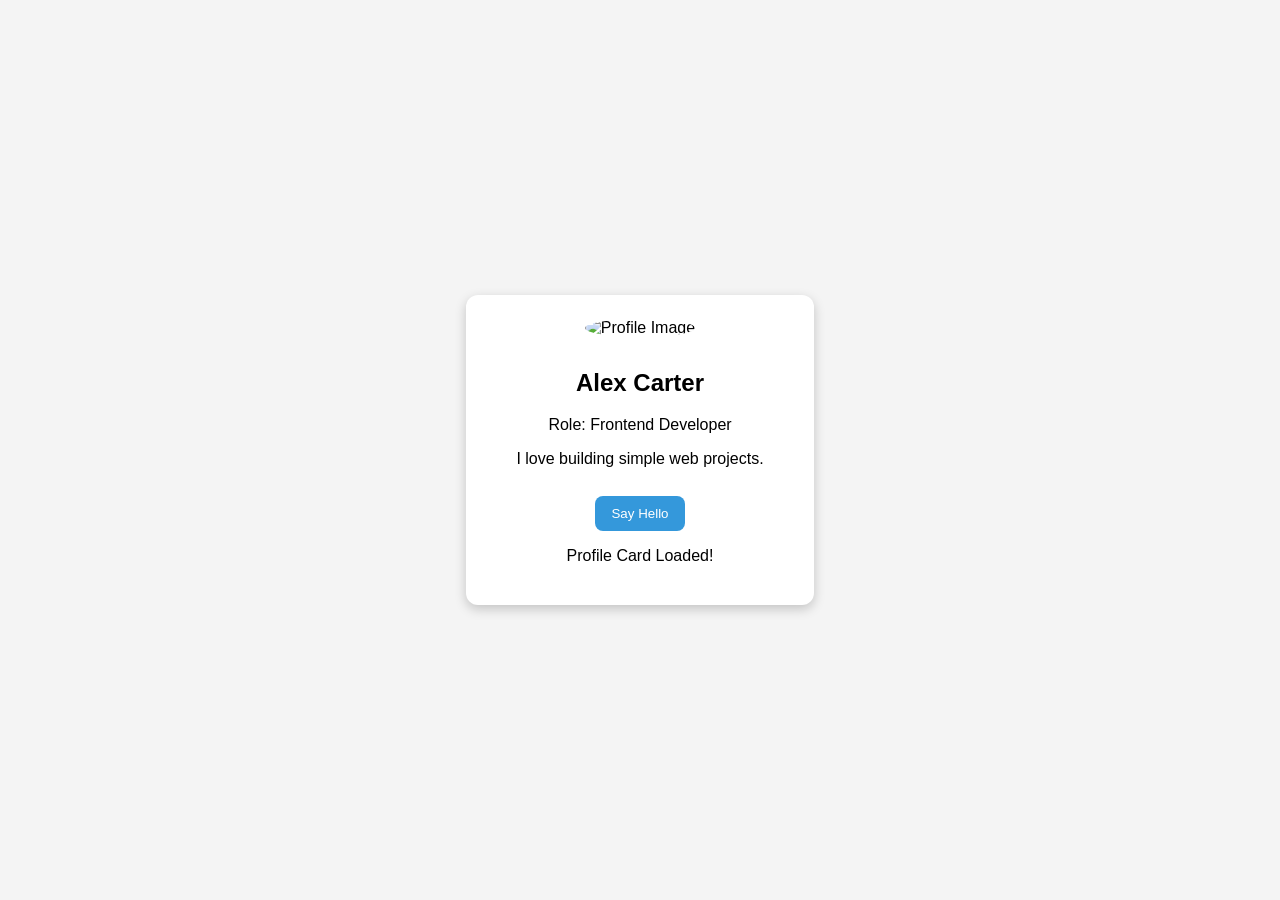
==== z/ProfileCard.html @ 8f6e2e33 "Profile card" ====
<!DOCTYPE html>
<html lang="en">

<head>
    <meta charset="UTF-8" />
    <meta name="viewport" content="width=device-width, initial-scale=1.0" />
    <title>Profile Card</title>
    <style>
        body {
            font-family: Arial, sans-serif;
            background: #f4f4f4;
            display: flex;
            justify-content: center;
            align-items: center;
            height: 100vh;
            margin: 0;
        }

        .card {
            background: white;
            padding: 24px;
            border-radius: 12px;
            box-shadow: 0 4px 12px rgba(0, 0, 0, 0.2);
            text-align: center;
            width: 300px;
        }

        img {
            width: 100px;
            height: 100px;
            border-radius: 50%;
            margin-bottom: 12px;
        }

        button {
            margin-top: 12px;
            padding: 10px 16px;
            border: none;
            background: #3498db;
            color: white;
            border-radius: 8px;
            cursor: pointer;
        }

        button:hover {
            background: #2980b9;
        }
    </style>
</head>

<body>
    <div class="card">
        <img src="https://via.placeholder.com/100" alt="Profile Image" />
        <h2 id="name">Your Name</h2>
        <p id="role">Web Developer</p>
        <p id="bio">Learning HTML, CSS, and JavaScript.</p>
        <button id="btn">Say Hello</button>
        <p id="message"></p>
    </div>

    <script>
        // 1. Function Declaration
        function greetUser(name) {
            return "Hello, " + name + "!";
        }

        // 2. Function Expression
        const showRole = function (role) {
            return "Role: " + role;
        };

        // 3. Arrow Function
        const updateBio = (bio) => {
            document.getElementById("bio").textContent = bio;
        };

        // 4. Anonymous Function
        document.getElementById("btn").addEventListener("click", function () {
            document.getElementById("message").textContent = greetUser("Alex");
        });

        // 5. Callback Function
        function changeText(text, callback) {
            document.getElementById("message").textContent = text;
            callback();
        }

        // 6. IIFE (Immediately Invoked Function Expression)
        (function () {
            document.getElementById("name").textContent = "Alex Carter";
            document.getElementById("role").textContent = showRole("Frontend Developer");
        })();

        // Example of callback
        changeText("Profile Card Loaded!", function () {
            updateBio("I love building simple web projects.");
        });
    </script>
</body>

</html>
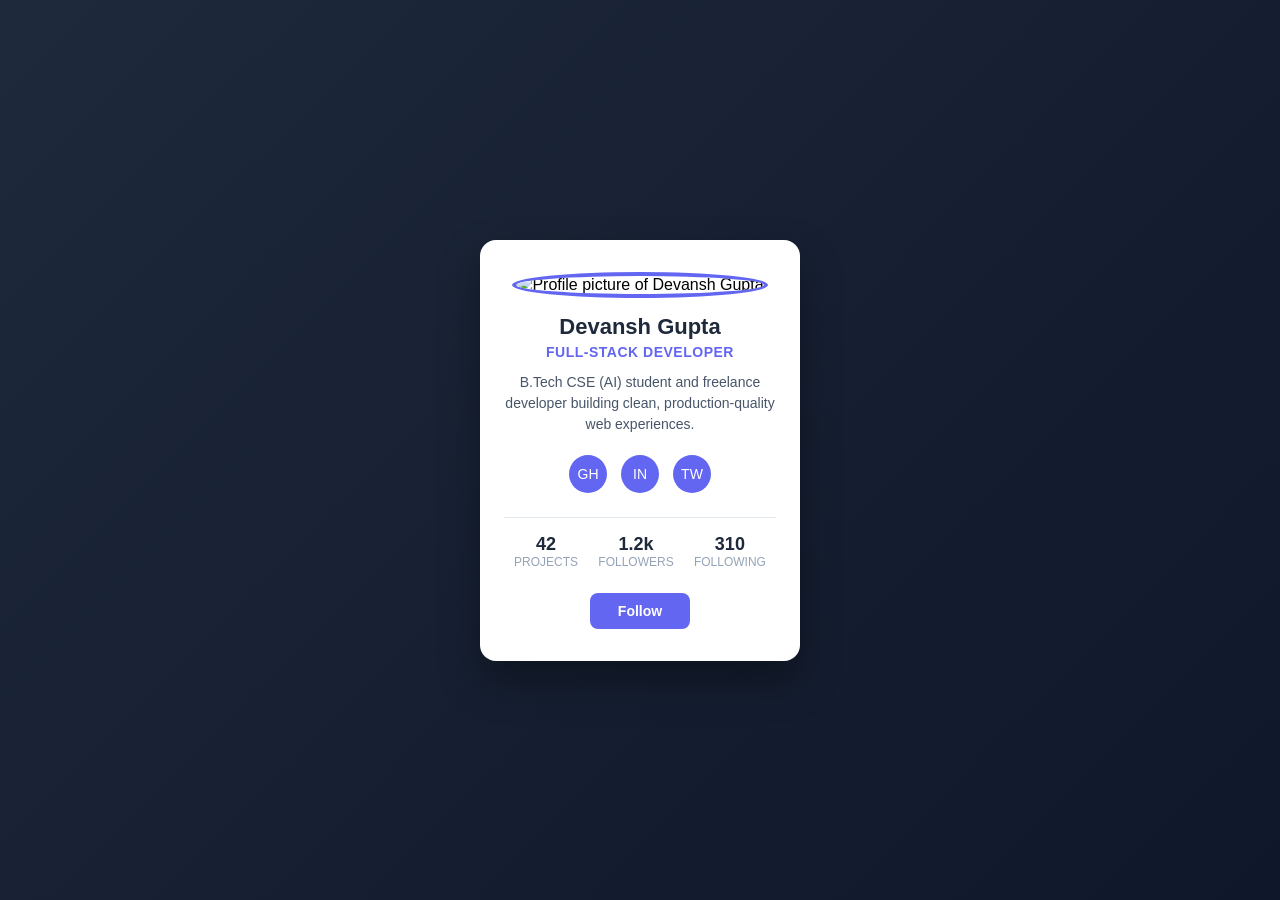
==== commit c21b4e54: "Profile card" ====
--- a/z/ProfileCard.html
+++ b/z/ProfileCard.html
@@ -2,100 +2,162 @@
 <html lang="en">
 
 <head>
-    <meta charset="UTF-8" />
-    <meta name="viewport" content="width=device-width, initial-scale=1.0" />
+    <meta charset="UTF-8">
+    <meta name="viewport" content="width=device-width, initial-scale=1.0">
     <title>Profile Card</title>
     <style>
+        * {
+            margin: 0;
+            padding: 0;
+            box-sizing: border-box;
+        }
+
         body {
-            font-family: Arial, sans-serif;
-            background: #f4f4f4;
+            font-family: 'Segoe UI', Arial, sans-serif;
+            background: linear-gradient(135deg, #1e293b, #0f172a);
+            min-height: 100vh;
             display: flex;
+            align-items: center;
             justify-content: center;
-            align-items: center;
-            height: 100vh;
-            margin: 0;
         }
 
         .card {
-            background: white;
-            padding: 24px;
-            border-radius: 12px;
-            box-shadow: 0 4px 12px rgba(0, 0, 0, 0.2);
+            background: #ffffff;
+            width: 320px;
+            border-radius: 16px;
             text-align: center;
-            width: 300px;
+            padding: 32px 24px;
+            box-shadow: 0 20px 40px rgba(0, 0, 0, 0.35);
         }
 
-        img {
-            width: 100px;
-            height: 100px;
+        .card img {
+            width: 120px;
+            height: 120px;
             border-radius: 50%;
-            margin-bottom: 12px;
+            object-fit: cover;
+            border: 4px solid #6366f1;
         }
 
-        button {
-            margin-top: 12px;
-            padding: 10px 16px;
-            border: none;
-            background: #3498db;
-            color: white;
-            border-radius: 8px;
-            cursor: pointer;
+        .card h1 {
+            margin-top: 16px;
+            font-size: 22px;
+            color: #1e293b;
         }
 
-        button:hover {
-            background: #2980b9;
+        .card p.role {
+            color: #6366f1;
+            font-weight: 600;
+            margin-top: 4px;
+            font-size: 14px;
+            letter-spacing: 0.5px;
+            text-transform: uppercase;
+        }
+
+        .card p.bio {
+            margin-top: 12px;
+            color: #475569;
+            font-size: 14px;
+            line-height: 1.5;
+        }
+
+        .socials {
+            margin-top: 20px;
+            display: flex;
+            justify-content: center;
+            gap: 14px;
+        }
+
+        .socials a {
+            text-decoration: none;
+            color: #ffffff;
+            background: #6366f1;
+            width: 38px;
+            height: 38px;
+            border-radius: 50%;
+            display: flex;
+            align-items: center;
+            justify-content: center;
+            font-size: 14px;
+            transition: background 0.2s ease;
+        }
+
+        .socials a:hover {
+            background: #4338ca;
+        }
+
+        .stats {
+            display: flex;
+            justify-content: space-around;
+            margin-top: 24px;
+            border-top: 1px solid #e2e8f0;
+            padding-top: 16px;
+        }
+
+        .stats div h2 {
+            font-size: 18px;
+            color: #1e293b;
+        }
+
+        .stats div p {
+            font-size: 12px;
+            color: #94a3b8;
+            text-transform: uppercase;
+        }
+
+        .btn {
+            margin-top: 24px;
+            display: inline-block;
+            background: #6366f1;
+            color: #ffffff;
+            padding: 10px 28px;
+            border-radius: 8px;
+            text-decoration: none;
+            font-weight: 600;
+            font-size: 14px;
+            transition: background 0.2s ease;
+        }
+
+        .btn:hover {
+            background: #4338ca;
         }
     </style>
 </head>
 
 <body>
+
     <div class="card">
-        <img src="https://via.placeholder.com/100" alt="Profile Image" />
-        <h2 id="name">Your Name</h2>
-        <p id="role">Web Developer</p>
-        <p id="bio">Learning HTML, CSS, and JavaScript.</p>
-        <button id="btn">Say Hello</button>
-        <p id="message"></p>
+        <img src="A:\DG\@DEVANSH GUPTA\1. DEKSTOP\WORK STATION\Sigma_web_development\Photo\DG.jpeg"
+            alt="Profile picture of Devansh Gupta">
+        <h1>Devansh Gupta</h1>
+        <p class="role">Full-Stack Developer</p>
+        <p class="bio">
+            B.Tech CSE (AI) student and freelance developer building clean, production-quality web experiences.
+        </p>
+
+        <div class="socials">
+            <a href="#" aria-label="GitHub">GH</a>
+            <a href="#" aria-label="LinkedIn">IN</a>
+            <a href="#" aria-label="Twitter">TW</a>
+        </div>
+
+        <div class="stats">
+            <div>
+                <h2>42</h2>
+                <p>Projects</p>
+            </div>
+            <div>
+                <h2>1.2k</h2>
+                <p>Followers</p>
+            </div>
+            <div>
+                <h2>310</h2>
+                <p>Following</p>
+            </div>
+        </div>
+
+        <a href="#" class="btn">Follow</a>
     </div>
 
-    <script>
-        // 1. Function Declaration
-        function greetUser(name) {
-            return "Hello, " + name + "!";
-        }
-
-        // 2. Function Expression
-        const showRole = function (role) {
-            return "Role: " + role;
-        };
-
-        // 3. Arrow Function
-        const updateBio = (bio) => {
-            document.getElementById("bio").textContent = bio;
-        };
-
-        // 4. Anonymous Function
-        document.getElementById("btn").addEventListener("click", function () {
-            document.getElementById("message").textContent = greetUser("Alex");
-        });
-
-        // 5. Callback Function
-        function changeText(text, callback) {
-            document.getElementById("message").textContent = text;
-            callback();
-        }
-
-        // 6. IIFE (Immediately Invoked Function Expression)
-        (function () {
-            document.getElementById("name").textContent = "Alex Carter";
-            document.getElementById("role").textContent = showRole("Frontend Developer");
-        })();
-
-        // Example of callback
-        changeText("Profile Card Loaded!", function () {
-            updateBio("I love building simple web projects.");
-        });
-    </script>
 </body>
 
 </html>
